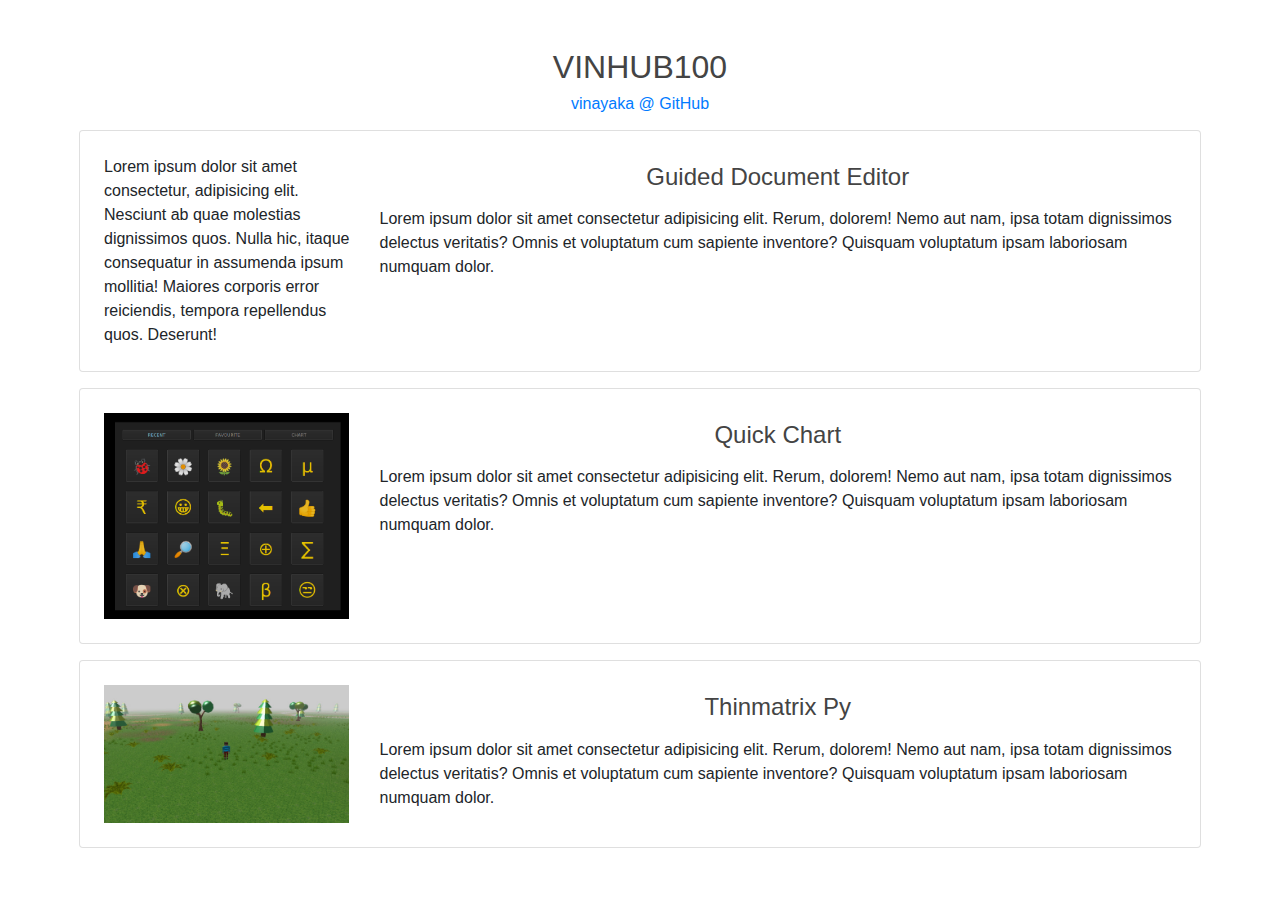
==== index.html @ 5d7e50ea "🌻" ====
<!DOCTYPE html>
<html lang="en">

<head>
    <meta charset="UTF-8">
    <meta http-equiv="X-UA-Compatible" content="IE=edge">
    <meta name="viewport" content="width=device-width, initial-scale=1.0">
    <title>VINHUB100</title>
    <link rel="stylesheet" href="https://maxcdn.bootstrapcdn.com/bootstrap/4.0.0/css/bootstrap.min.css" integrity="sha384-Gn5384xqQ1aoWXA+058RXPxPg6fy4IWvTNh0E263XmFcJlSAwiGgFAW/dAiS6JXm" crossorigin="anonymous">

</head>

<body class="p-md-5 p-sm-0 m-sm-0">
    <h2 class="text-center"><a href="/" style="text-decoration: none;color: #444;">VINHUB100</a></h2>
    <h6 class="text-center"><a href="https://github.com/vinhub100">vinayaka @ GitHub</a></h6>


    <div class="container-fluid">
        <div class="card p-4 m-3">
            <div class="row">
                <div class="col-md-3 col-sm-12">
                    Lorem ipsum dolor sit amet consectetur, adipisicing elit. Nesciunt ab quae molestias dignissimos quos. Nulla hic, itaque consequatur in assumenda ipsum mollitia! Maiores corporis error reiciendis, tempora repellendus quos. Deserunt!
                </div>
                <div class="col-md-9 col-sm-12">
                    <h4 class="text-center py-2"><a href="guided_editor.html" style="text-decoration: none;color: #444;">Guided Document Editor</a></h4>
                    Lorem ipsum dolor sit amet consectetur adipisicing elit. Rerum, dolorem! Nemo aut nam, ipsa totam dignissimos delectus veritatis? Omnis et voluptatum cum sapiente inventore? Quisquam voluptatum ipsam laboriosam numquam dolor.
                </div>
            </div>
        </div>
        <div class="card p-4 m-3">
            <div class="row">
                <div class="col-md-3 col-sm-12">
                    <img class="img-fluid" src="/images/recent.png" alt="Recent Quick Chart Image">
                </div>
                <div class="col-md-9 col-sm-12">
                    <h4 class="text-center py-2"><a href="quickchart.html" style="text-decoration: none;color: #444;">Quick Chart</a></h4>
                    Lorem ipsum dolor sit amet consectetur adipisicing elit. Rerum, dolorem! Nemo aut nam, ipsa totam dignissimos delectus veritatis? Omnis et voluptatum cum sapiente inventore? Quisquam voluptatum ipsam laboriosam numquam dolor.
                </div>
            </div>
        </div>
        <div class="card p-4 m-3">
            <div class="row">
                <div class="col-md-3 col-sm-12">
                    <img class="img-fluid" src="/images/tm19_1.jpg" alt="Recent Quick Chart Image">
                </div>
                <div class="col-md-9 col-sm-12">
                    <h4 class="text-center py-2"><a href="thinmatrix_py.html" style="text-decoration: none;color: #444;">Thinmatrix Py</a></h4>
                    Lorem ipsum dolor sit amet consectetur adipisicing elit. Rerum, dolorem! Nemo aut nam, ipsa totam dignissimos delectus veritatis? Omnis et voluptatum cum sapiente inventore? Quisquam voluptatum ipsam laboriosam numquam dolor.
                </div>
            </div>
        </div>
    </div>
    <script src="https://code.jquery.com/jquery-3.2.1.slim.min.js" integrity="sha384-KJ3o2DKtIkvYIK3UENzmM7KCkRr/rE9/Qpg6aAZGJwFDMVNA/GpGFF93hXpG5KkN" crossorigin="anonymous"></script>
    <script src="https://cdnjs.cloudflare.com/ajax/libs/popper.js/1.12.9/umd/popper.min.js" integrity="sha384-ApNbgh9B+Y1QKtv3Rn7W3mgPxhU9K/ScQsAP7hUibX39j7fakFPskvXusvfa0b4Q" crossorigin="anonymous"></script>
    <script src="https://maxcdn.bootstrapcdn.com/bootstrap/4.0.0/js/bootstrap.min.js" integrity="sha384-JZR6Spejh4U02d8jOt6vLEHfe/JQGiRRSQQxSfFWpi1MquVdAyjUar5+76PVCmYl" crossorigin="anonymous"></script>
</body>

</html>
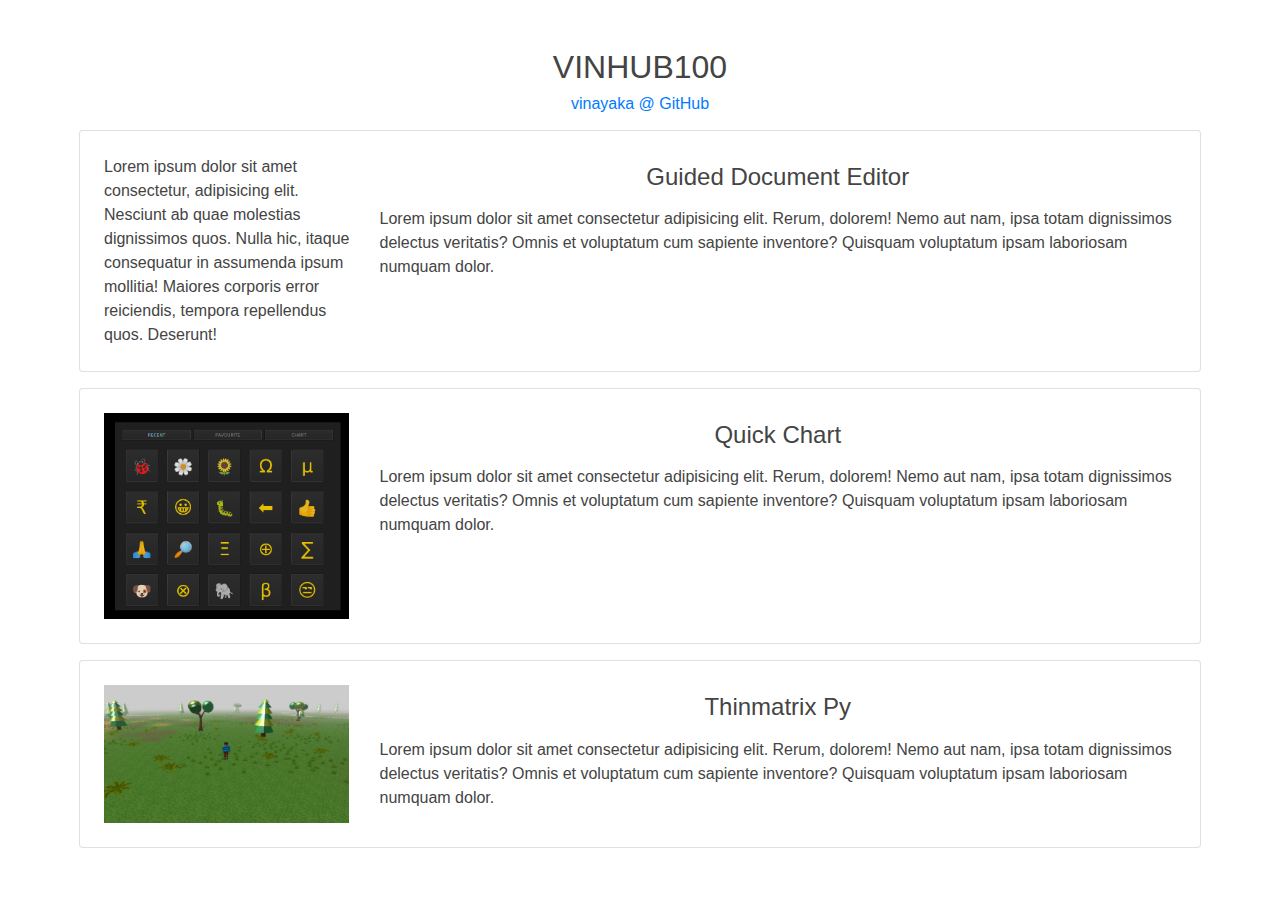
==== commit 71f98cdc: "Ω" ====
--- a/index.html
+++ b/index.html
@@ -11,44 +11,56 @@
 </head>
 
 <body class="p-md-5 p-sm-0 m-sm-0">
+    <style>
+        .card:hover {
+            box-shadow: 0px 0px 5px black;
+        }
+    </style>
     <h2 class="text-center"><a href="/" style="text-decoration: none;color: #444;">VINHUB100</a></h2>
     <h6 class="text-center"><a href="https://github.com/vinhub100">vinayaka @ GitHub</a></h6>
 
 
     <div class="container-fluid">
-        <div class="card p-4 m-3">
-            <div class="row">
-                <div class="col-md-3 col-sm-12">
-                    Lorem ipsum dolor sit amet consectetur, adipisicing elit. Nesciunt ab quae molestias dignissimos quos. Nulla hic, itaque consequatur in assumenda ipsum mollitia! Maiores corporis error reiciendis, tempora repellendus quos. Deserunt!
-                </div>
-                <div class="col-md-9 col-sm-12">
-                    <h4 class="text-center py-2"><a href="guided_editor.html" style="text-decoration: none;color: #444;">Guided Document Editor</a></h4>
-                    Lorem ipsum dolor sit amet consectetur adipisicing elit. Rerum, dolorem! Nemo aut nam, ipsa totam dignissimos delectus veritatis? Omnis et voluptatum cum sapiente inventore? Quisquam voluptatum ipsam laboriosam numquam dolor.
+        <a href="guided_editor" style="text-decoration: none;color: #444;">
+            <div class="card p-4 m-3">
+                <div class="row">
+                    <div class="col-md-3 col-sm-12">
+                        Lorem ipsum dolor sit amet consectetur, adipisicing elit. Nesciunt ab quae molestias dignissimos quos. Nulla hic, itaque consequatur in assumenda ipsum mollitia! Maiores corporis error reiciendis, tempora repellendus quos. Deserunt!
+                    </div>
+                    <div class="col-md-9 col-sm-12">
+                        <h4 class="text-center py-2">Guided Document Editor</h4>
+                        Lorem ipsum dolor sit amet consectetur adipisicing elit. Rerum, dolorem! Nemo aut nam, ipsa totam dignissimos delectus veritatis? Omnis et voluptatum cum sapiente inventore? Quisquam voluptatum ipsam laboriosam numquam dolor.
+                    </div>
                 </div>
             </div>
-        </div>
-        <div class="card p-4 m-3">
-            <div class="row">
-                <div class="col-md-3 col-sm-12">
-                    <img class="img-fluid" src="/images/recent.png" alt="Recent Quick Chart Image">
-                </div>
-                <div class="col-md-9 col-sm-12">
-                    <h4 class="text-center py-2"><a href="quickchart.html" style="text-decoration: none;color: #444;">Quick Chart</a></h4>
-                    Lorem ipsum dolor sit amet consectetur adipisicing elit. Rerum, dolorem! Nemo aut nam, ipsa totam dignissimos delectus veritatis? Omnis et voluptatum cum sapiente inventore? Quisquam voluptatum ipsam laboriosam numquam dolor.
+        </a>
+        <a href="quickchart" style="text-decoration: none;color: #444;">
+            <div class="card p-4 m-3">
+                <div class="row">
+                    <div class="col-md-3 col-sm-12">
+                        <img class="img-fluid" src="/images/recent.png" alt="Recent Quick Chart Image">
+                    </div>
+                    <div class="col-md-9 col-sm-12">
+                        <h4 class="text-center py-2">Quick Chart
+                        </h4>
+                        Lorem ipsum dolor sit amet consectetur adipisicing elit. Rerum, dolorem! Nemo aut nam, ipsa totam dignissimos delectus veritatis? Omnis et voluptatum cum sapiente inventore? Quisquam voluptatum ipsam laboriosam numquam dolor.
+                    </div>
                 </div>
             </div>
-        </div>
-        <div class="card p-4 m-3">
-            <div class="row">
-                <div class="col-md-3 col-sm-12">
-                    <img class="img-fluid" src="/images/tm19_1.jpg" alt="Recent Quick Chart Image">
-                </div>
-                <div class="col-md-9 col-sm-12">
-                    <h4 class="text-center py-2"><a href="thinmatrix_py.html" style="text-decoration: none;color: #444;">Thinmatrix Py</a></h4>
-                    Lorem ipsum dolor sit amet consectetur adipisicing elit. Rerum, dolorem! Nemo aut nam, ipsa totam dignissimos delectus veritatis? Omnis et voluptatum cum sapiente inventore? Quisquam voluptatum ipsam laboriosam numquam dolor.
+        </a>
+        <a href="thinmatrix_py" style="text-decoration: none;color: #444;">
+            <div class="card p-4 m-3">
+                <div class="row">
+                    <div class="col-md-3 col-sm-12">
+                        <img class="img-fluid" src="/images/tm19_1.jpg" alt="Recent Quick Chart Image">
+                    </div>
+                    <div class="col-md-9 col-sm-12">
+                        <h4 class="text-center py-2">Thinmatrix Py</h4>
+                        Lorem ipsum dolor sit amet consectetur adipisicing elit. Rerum, dolorem! Nemo aut nam, ipsa totam dignissimos delectus veritatis? Omnis et voluptatum cum sapiente inventore? Quisquam voluptatum ipsam laboriosam numquam dolor.
+                    </div>
                 </div>
             </div>
-        </div>
+        </a>
     </div>
     <script src="https://code.jquery.com/jquery-3.2.1.slim.min.js" integrity="sha384-KJ3o2DKtIkvYIK3UENzmM7KCkRr/rE9/Qpg6aAZGJwFDMVNA/GpGFF93hXpG5KkN" crossorigin="anonymous"></script>
     <script src="https://cdnjs.cloudflare.com/ajax/libs/popper.js/1.12.9/umd/popper.min.js" integrity="sha384-ApNbgh9B+Y1QKtv3Rn7W3mgPxhU9K/ScQsAP7hUibX39j7fakFPskvXusvfa0b4Q" crossorigin="anonymous"></script>
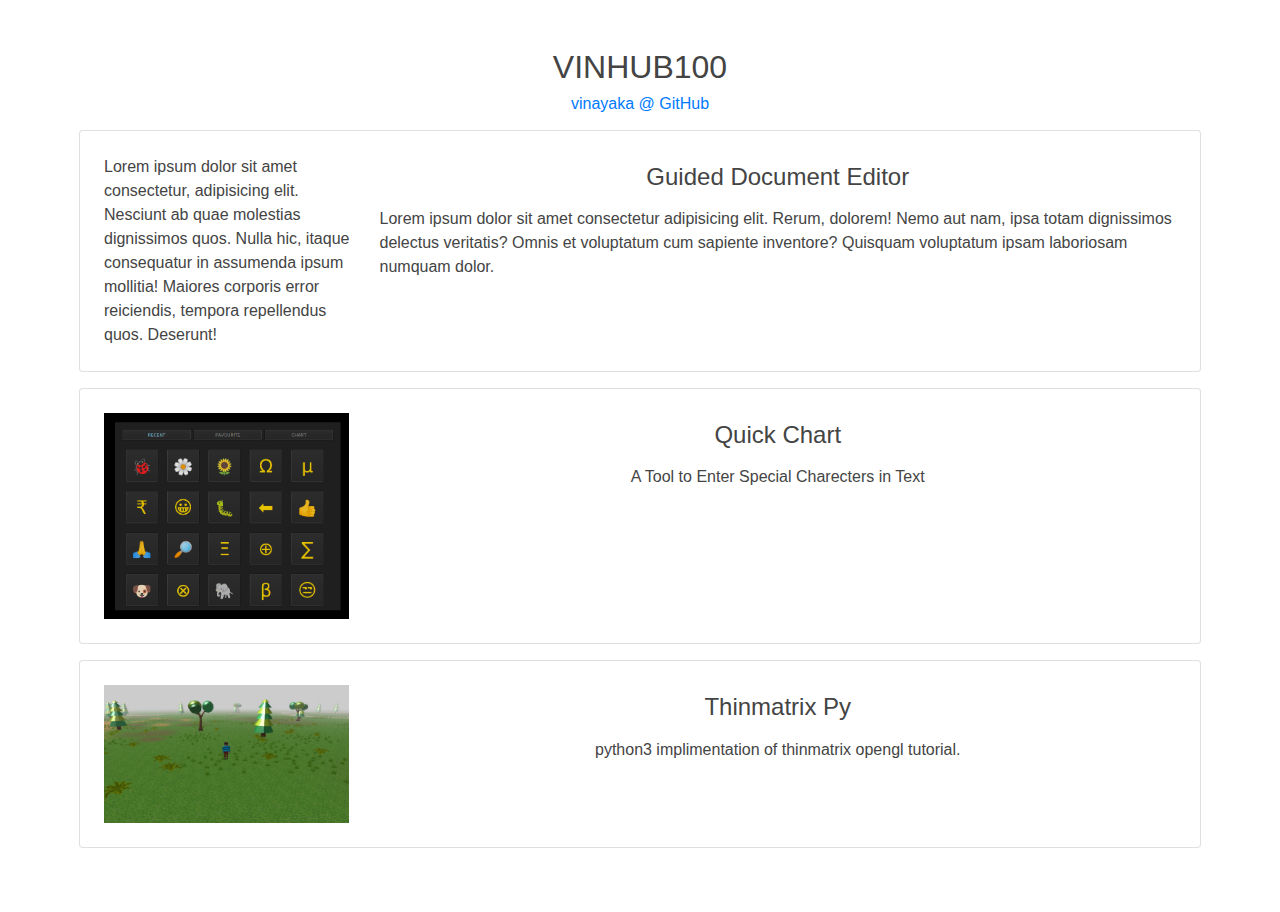
==== commit eb515c3e: "qc ready" ====
--- a/index.html
+++ b/index.html
@@ -43,7 +43,7 @@
                     <div class="col-md-9 col-sm-12">
                         <h4 class="text-center py-2">Quick Chart
                         </h4>
-                        Lorem ipsum dolor sit amet consectetur adipisicing elit. Rerum, dolorem! Nemo aut nam, ipsa totam dignissimos delectus veritatis? Omnis et voluptatum cum sapiente inventore? Quisquam voluptatum ipsam laboriosam numquam dolor.
+                        <p class="text-center">A Tool to Enter Special Charecters in Text </p>
                     </div>
                 </div>
             </div>
@@ -56,7 +56,7 @@
                     </div>
                     <div class="col-md-9 col-sm-12">
                         <h4 class="text-center py-2">Thinmatrix Py</h4>
-                        Lorem ipsum dolor sit amet consectetur adipisicing elit. Rerum, dolorem! Nemo aut nam, ipsa totam dignissimos delectus veritatis? Omnis et voluptatum cum sapiente inventore? Quisquam voluptatum ipsam laboriosam numquam dolor.
+                        <p class="text-center">python3 implimentation of thinmatrix opengl tutorial.</p>
                     </div>
                 </div>
             </div>
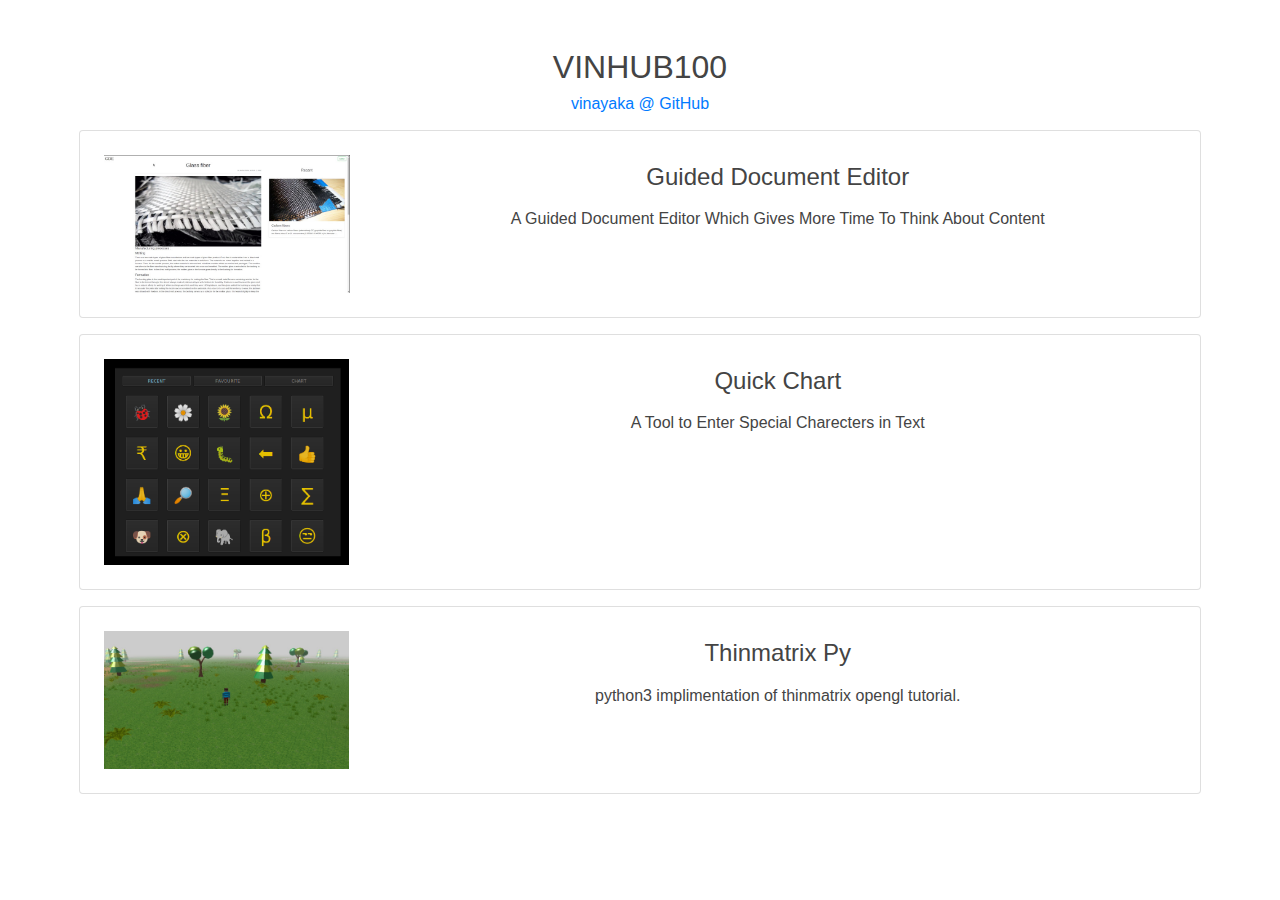
==== commit 8a703dc0: "redy" ====
--- a/index.html
+++ b/index.html
@@ -25,11 +25,11 @@
             <div class="card p-4 m-3">
                 <div class="row">
                     <div class="col-md-3 col-sm-12">
-                        Lorem ipsum dolor sit amet consectetur, adipisicing elit. Nesciunt ab quae molestias dignissimos quos. Nulla hic, itaque consequatur in assumenda ipsum mollitia! Maiores corporis error reiciendis, tempora repellendus quos. Deserunt!
+                        <img class="img-fluid" src="/images/gde.jpg" alt="Recent Quick Chart Image">
                     </div>
                     <div class="col-md-9 col-sm-12">
                         <h4 class="text-center py-2">Guided Document Editor</h4>
-                        Lorem ipsum dolor sit amet consectetur adipisicing elit. Rerum, dolorem! Nemo aut nam, ipsa totam dignissimos delectus veritatis? Omnis et voluptatum cum sapiente inventore? Quisquam voluptatum ipsam laboriosam numquam dolor.
+                        <p class="text-center">A Guided Document Editor Which Gives More Time To Think About Content</p>
                     </div>
                 </div>
             </div>
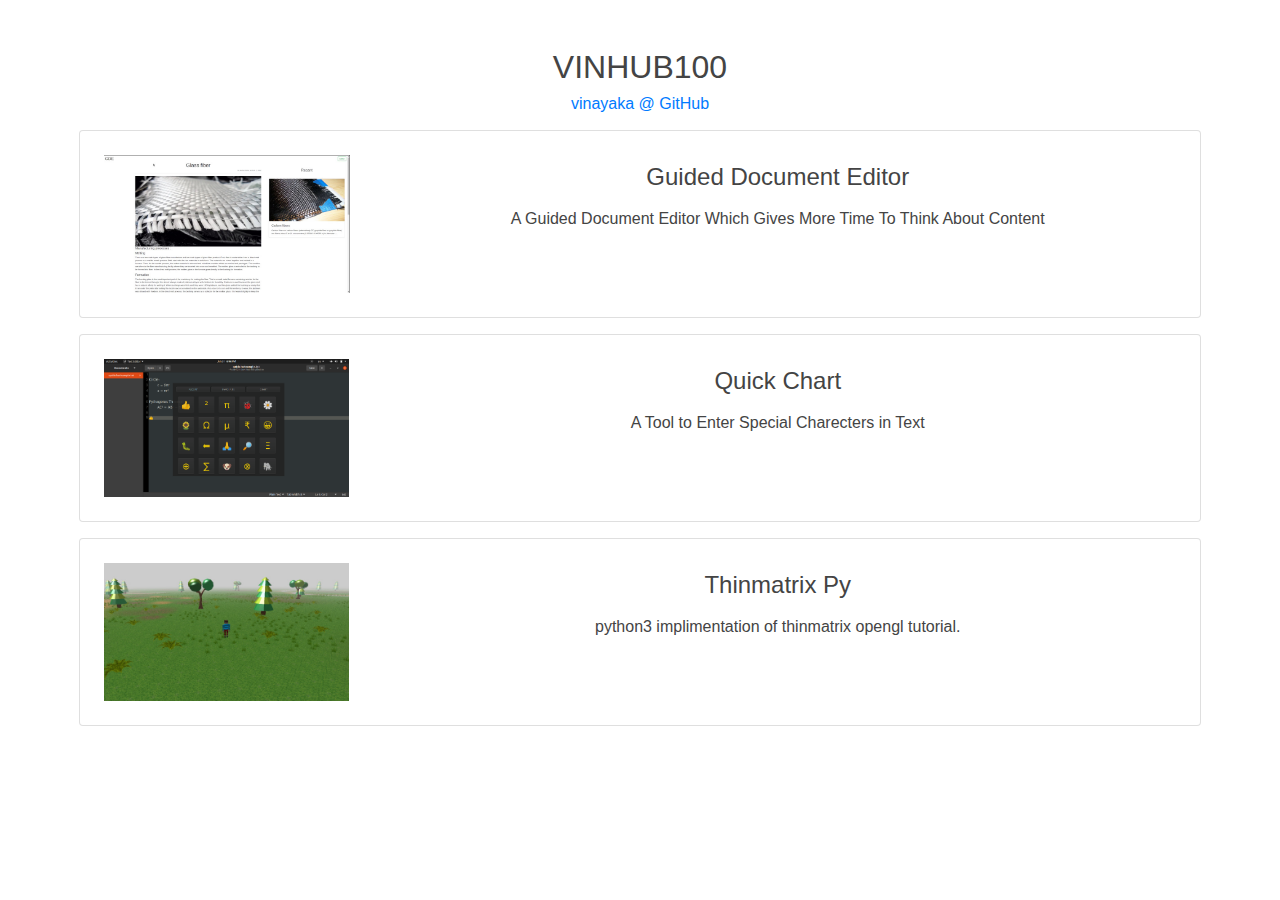
==== commit e3636cd9: "reshaped" ====
--- a/index.html
+++ b/index.html
@@ -38,7 +38,7 @@
             <div class="card p-4 m-3">
                 <div class="row">
                     <div class="col-md-3 col-sm-12">
-                        <img class="img-fluid" src="/images/recent.png" alt="Recent Quick Chart Image">
+                        <img class="img-fluid" src="/images/quickchart.png" alt="Recent Quick Chart Image">
                     </div>
                     <div class="col-md-9 col-sm-12">
                         <h4 class="text-center py-2">Quick Chart
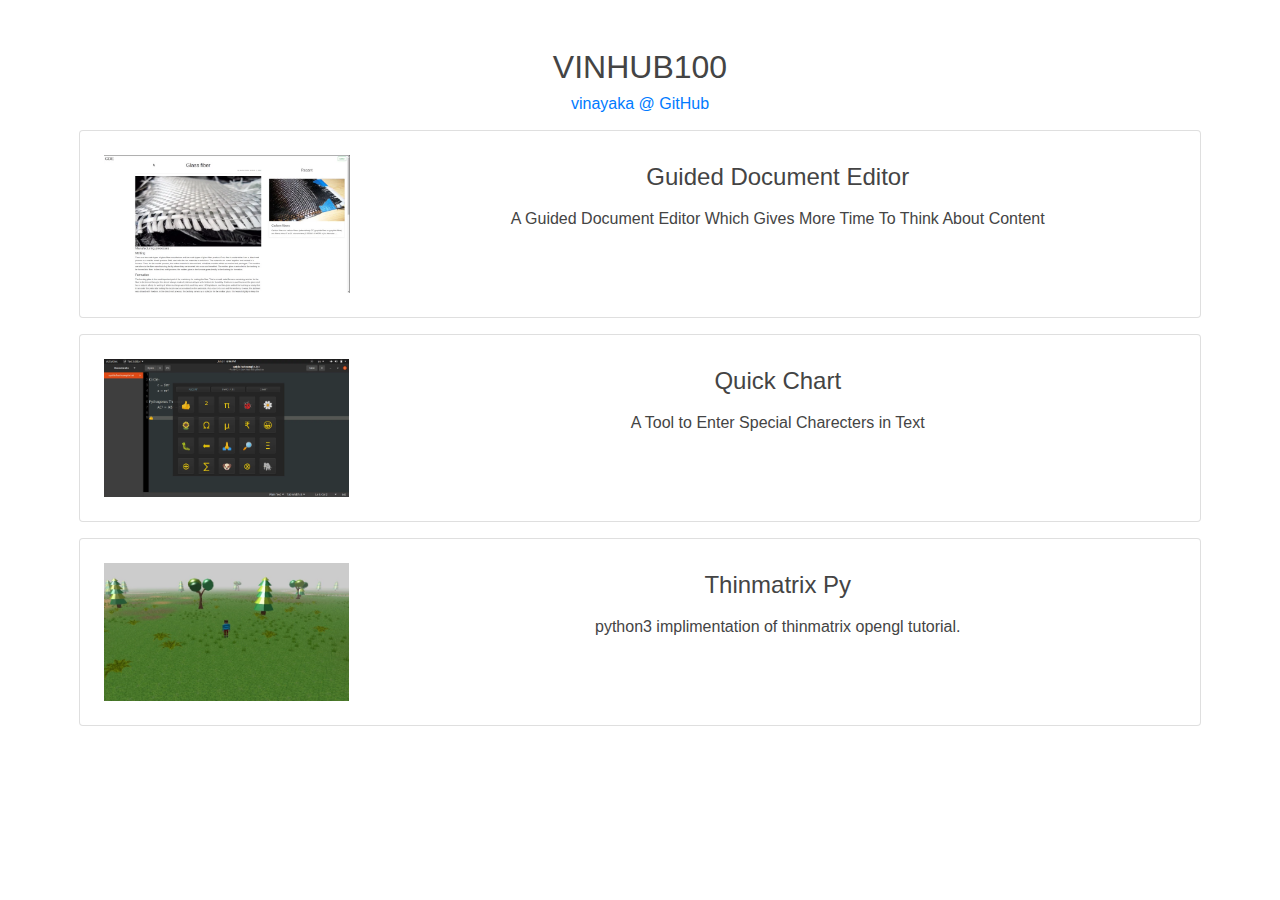
==== commit 2845852e: "image size reduction" ====
--- a/index.html
+++ b/index.html
@@ -25,7 +25,7 @@
             <div class="card p-4 m-3">
                 <div class="row">
                     <div class="col-md-3 col-sm-12">
-                        <img class="img-fluid" src="/images/gde.jpg" alt="Recent Quick Chart Image">
+                        <img class="img-fluid" src="/images/gde.webp" alt="Recent Quick Chart Image">
                     </div>
                     <div class="col-md-9 col-sm-12">
                         <h4 class="text-center py-2">Guided Document Editor</h4>
@@ -38,7 +38,7 @@
             <div class="card p-4 m-3">
                 <div class="row">
                     <div class="col-md-3 col-sm-12">
-                        <img class="img-fluid" src="/images/quickchart.png" alt="Recent Quick Chart Image">
+                        <img class="img-fluid" src="/images/quickchart.webp" alt="Recent Quick Chart Image">
                     </div>
                     <div class="col-md-9 col-sm-12">
                         <h4 class="text-center py-2">Quick Chart
@@ -52,7 +52,7 @@
             <div class="card p-4 m-3">
                 <div class="row">
                     <div class="col-md-3 col-sm-12">
-                        <img class="img-fluid" src="/images/tm19_1.jpg" alt="Recent Quick Chart Image">
+                        <img class="img-fluid" src="/images/tm19_1.webp" alt="Recent Quick Chart Image">
                     </div>
                     <div class="col-md-9 col-sm-12">
                         <h4 class="text-center py-2">Thinmatrix Py</h4>
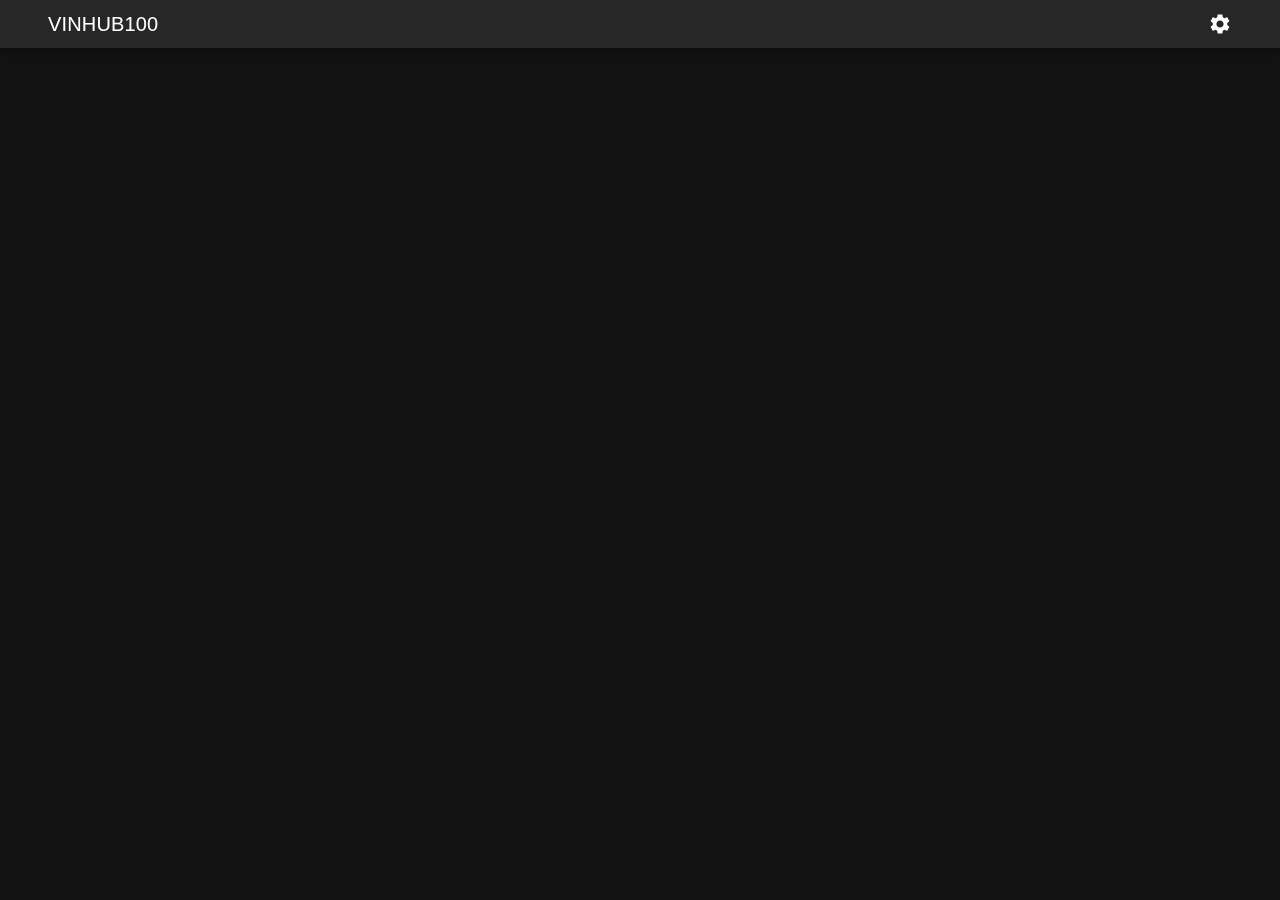
==== commit 38595d1f: "new spa" ====
--- a/index.html
+++ b/index.html
@@ -1,70 +1 @@
-<!DOCTYPE html>
-<html lang="en">
-
-<head>
-    <meta charset="UTF-8">
-    <meta http-equiv="X-UA-Compatible" content="IE=edge">
-    <meta name="viewport" content="width=device-width, initial-scale=1.0">
-    <title>VINHUB100</title>
-    <link rel="stylesheet" href="https://maxcdn.bootstrapcdn.com/bootstrap/4.0.0/css/bootstrap.min.css" integrity="sha384-Gn5384xqQ1aoWXA+058RXPxPg6fy4IWvTNh0E263XmFcJlSAwiGgFAW/dAiS6JXm" crossorigin="anonymous">
-
-</head>
-
-<body class="p-md-5 p-sm-0 m-sm-0">
-    <style>
-        .card:hover {
-            box-shadow: 0px 0px 5px black;
-        }
-    </style>
-    <h2 class="text-center"><a href="/" style="text-decoration: none;color: #444;">VINHUB100</a></h2>
-    <h6 class="text-center"><a href="https://github.com/vinhub100">vinayaka @ GitHub</a></h6>
-
-
-    <div class="container-fluid">
-        <a href="guided_editor" style="text-decoration: none;color: #444;">
-            <div class="card p-4 m-3">
-                <div class="row">
-                    <div class="col-md-3 col-sm-12">
-                        <img class="img-fluid" src="/images/gde.webp" alt="Recent Quick Chart Image">
-                    </div>
-                    <div class="col-md-9 col-sm-12">
-                        <h4 class="text-center py-2">Guided Document Editor</h4>
-                        <p class="text-center">A Guided Document Editor Which Gives More Time To Think About Content</p>
-                    </div>
-                </div>
-            </div>
-        </a>
-        <a href="quickchart" style="text-decoration: none;color: #444;">
-            <div class="card p-4 m-3">
-                <div class="row">
-                    <div class="col-md-3 col-sm-12">
-                        <img class="img-fluid" src="/images/quickchart.webp" alt="Recent Quick Chart Image">
-                    </div>
-                    <div class="col-md-9 col-sm-12">
-                        <h4 class="text-center py-2">Quick Chart
-                        </h4>
-                        <p class="text-center">A Tool to Enter Special Charecters in Text </p>
-                    </div>
-                </div>
-            </div>
-        </a>
-        <a href="thinmatrix_py" style="text-decoration: none;color: #444;">
-            <div class="card p-4 m-3">
-                <div class="row">
-                    <div class="col-md-3 col-sm-12">
-                        <img class="img-fluid" src="/images/tm19_1.webp" alt="Recent Quick Chart Image">
-                    </div>
-                    <div class="col-md-9 col-sm-12">
-                        <h4 class="text-center py-2">Thinmatrix Py</h4>
-                        <p class="text-center">python3 implimentation of thinmatrix opengl tutorial.</p>
-                    </div>
-                </div>
-            </div>
-        </a>
-    </div>
-    <script src="https://code.jquery.com/jquery-3.2.1.slim.min.js" integrity="sha384-KJ3o2DKtIkvYIK3UENzmM7KCkRr/rE9/Qpg6aAZGJwFDMVNA/GpGFF93hXpG5KkN" crossorigin="anonymous"></script>
-    <script src="https://cdnjs.cloudflare.com/ajax/libs/popper.js/1.12.9/umd/popper.min.js" integrity="sha384-ApNbgh9B+Y1QKtv3Rn7W3mgPxhU9K/ScQsAP7hUibX39j7fakFPskvXusvfa0b4Q" crossorigin="anonymous"></script>
-    <script src="https://maxcdn.bootstrapcdn.com/bootstrap/4.0.0/js/bootstrap.min.js" integrity="sha384-JZR6Spejh4U02d8jOt6vLEHfe/JQGiRRSQQxSfFWpi1MquVdAyjUar5+76PVCmYl" crossorigin="anonymous"></script>
-</body>
-
-</html>+<!doctype html><html lang="en"><head><meta charset="utf-8"/><link rel="icon" href="/favicon.ico"/><meta name="viewport" content="width=device-width,initial-scale=1"/><meta name="theme-color" content="#000000"/><meta name="description" content="Web site created using create-react-app"/><link rel="apple-touch-icon" href="/logo192.png"/><link rel="manifest" href="/manifest.json"/><title>VINHUB100</title><link href="/static/css/2.a87da336.chunk.css" rel="stylesheet"><link href="/static/css/main.d88bfcf9.chunk.css" rel="stylesheet"></head><body><noscript>You need to enable JavaScript to run this app.</noscript><div id="root"></div><script>!function(c){function e(e){for(var t,r,n=e[0],o=e[1],u=e[2],i=0,a=[];i<n.length;i++)r=n[i],f[r]&&a.push(f[r][0]),f[r]=0;for(t in o)Object.prototype.hasOwnProperty.call(o,t)&&(c[t]=o[t]);for(d&&d(e);a.length;)a.shift()();return p.push.apply(p,u||[]),l()}function l(){for(var e,t=0;t<p.length;t++){for(var r=p[t],n=!0,o=1;o<r.length;o++){var u=r[o];0!==f[u]&&(n=!1)}n&&(p.splice(t--,1),e=s(s.s=r[0]))}return e}var r={},f={3:0},p=[];function s(e){if(r[e])return r[e].exports;var t=r[e]={i:e,l:!1,exports:{}};return c[e].call(t.exports,t,t.exports,s),t.l=!0,t.exports}s.e=function(u){var e=[],r=f[u];if(0!==r)if(r)e.push(r[2]);else{var t=new Promise(function(e,t){r=f[u]=[e,t]});e.push(r[2]=t);var n,o=document.getElementsByTagName("head")[0],i=document.createElement("script");i.charset="utf-8",i.timeout=120,s.nc&&i.setAttribute("nonce",s.nc),i.src=s.p+"static/js/"+({}[u]||u)+"."+{1:"30e9960d"}[u]+".chunk.js",n=function(e){i.onerror=i.onload=null,clearTimeout(a);var t=f[u];if(0!==t){if(t){var r=e&&("load"===e.type?"missing":e.type),n=e&&e.target&&e.target.src,o=new Error("Loading chunk "+u+" failed.\n("+r+": "+n+")");o.type=r,o.request=n,t[1](o)}f[u]=void 0}};var a=setTimeout(function(){n({type:"timeout",target:i})},12e4);i.onerror=i.onload=n,o.appendChild(i)}return Promise.all(e)},s.m=c,s.c=r,s.d=function(e,t,r){s.o(e,t)||Object.defineProperty(e,t,{enumerable:!0,get:r})},s.r=function(e){"undefined"!=typeof Symbol&&Symbol.toStringTag&&Object.defineProperty(e,Symbol.toStringTag,{value:"Module"}),Object.defineProperty(e,"__esModule",{value:!0})},s.t=function(t,e){if(1&e&&(t=s(t)),8&e)return t;if(4&e&&"object"==typeof t&&t&&t.__esModule)return t;var r=Object.create(null);if(s.r(r),Object.defineProperty(r,"default",{enumerable:!0,value:t}),2&e&&"string"!=typeof t)for(var n in t)s.d(r,n,function(e){return t[e]}.bind(null,n));return r},s.n=function(e){var t=e&&e.__esModule?function(){return e.default}:function(){return e};return s.d(t,"a",t),t},s.o=function(e,t){return Object.prototype.hasOwnProperty.call(e,t)},s.p="/",s.oe=function(e){throw console.error(e),e};var t=window.webpackJsonp=window.webpackJsonp||[],n=t.push.bind(t);t.push=e,t=t.slice();for(var o=0;o<t.length;o++)e(t[o]);var d=n;l()}([])</script><script src="/static/js/2.ce0583d8.chunk.js"></script><script src="/static/js/main.262b5494.chunk.js"></script></body></html>--- a/static/css/2.a87da336.chunk.css
+++ b/static/css/2.a87da336.chunk.css
@@ -0,0 +1,2 @@
+.image-gallery-icon{color:#fff;transition:all .3s ease-out;-webkit-appearance:none;appearance:none;background-color:initial;border:0;cursor:pointer;outline:none;position:absolute;z-index:4;-webkit-filter:drop-shadow(0 2px 2px #1a1a1a);filter:drop-shadow(0 2px 2px #1a1a1a)}@media(hover:hover)and (pointer:fine){.image-gallery-icon:hover{color:#337ab7}.image-gallery-icon:hover .image-gallery-svg{-webkit-transform:scale(1.1);transform:scale(1.1)}}.image-gallery-icon:focus{outline:2px solid #337ab7}.image-gallery-using-mouse .image-gallery-icon:focus{outline:none}.image-gallery-fullscreen-button,.image-gallery-play-button{bottom:0;padding:20px}.image-gallery-fullscreen-button .image-gallery-svg,.image-gallery-play-button .image-gallery-svg{height:28px;width:28px}@media(max-width:768px){.image-gallery-fullscreen-button,.image-gallery-play-button{padding:15px}.image-gallery-fullscreen-button .image-gallery-svg,.image-gallery-play-button .image-gallery-svg{height:24px;width:24px}}@media(max-width:480px){.image-gallery-fullscreen-button,.image-gallery-play-button{padding:10px}.image-gallery-fullscreen-button .image-gallery-svg,.image-gallery-play-button .image-gallery-svg{height:16px;width:16px}}.image-gallery-fullscreen-button{right:0}.image-gallery-play-button{left:0}.image-gallery-left-nav,.image-gallery-right-nav{padding:50px 10px;top:50%;-webkit-transform:translateY(-50%);transform:translateY(-50%)}.image-gallery-left-nav .image-gallery-svg,.image-gallery-right-nav .image-gallery-svg{height:120px;width:60px}@media(max-width:768px){.image-gallery-left-nav .image-gallery-svg,.image-gallery-right-nav .image-gallery-svg{height:72px;width:36px}}@media(max-width:480px){.image-gallery-left-nav .image-gallery-svg,.image-gallery-right-nav .image-gallery-svg{height:48px;width:24px}}.image-gallery-left-nav[disabled],.image-gallery-right-nav[disabled]{cursor:disabled;opacity:.6;pointer-events:none}.image-gallery-left-nav{left:0}.image-gallery-right-nav{right:0}.image-gallery{-webkit-user-select:none;-o-user-select:none;user-select:none;-webkit-tap-highlight-color:rgba(0,0,0,0);position:relative}.image-gallery.fullscreen-modal{background:#000;bottom:0;height:100%;left:0;position:fixed;right:0;top:0;width:100%;z-index:5}.image-gallery.fullscreen-modal .image-gallery-content{top:50%;-webkit-transform:translateY(-50%);transform:translateY(-50%)}.image-gallery-content{position:relative;line-height:0;top:0}.image-gallery-content.fullscreen{background:#000}.image-gallery-content .image-gallery-slide .image-gallery-image{max-height:calc(100vh - 80px)}.image-gallery-content.left .image-gallery-slide .image-gallery-image,.image-gallery-content.right .image-gallery-slide .image-gallery-image{max-height:100vh}.image-gallery-slide-wrapper{position:relative}.image-gallery-slide-wrapper.left,.image-gallery-slide-wrapper.right{display:inline-block;width:calc(100% - 110px)}@media(max-width:768px){.image-gallery-slide-wrapper.left,.image-gallery-slide-wrapper.right{width:calc(100% - 87px)}}.image-gallery-slide-wrapper.image-gallery-rtl{direction:rtl}.image-gallery-slides{line-height:0;overflow:hidden;position:relative;white-space:nowrap;text-align:center}.image-gallery-slide{left:0;position:absolute;top:0;width:100%}.image-gallery-slide.center{position:relative}.image-gallery-slide .image-gallery-image{width:100%;object-fit:contain}.image-gallery-slide .image-gallery-description{background:rgba(0,0,0,.4);bottom:70px;color:#fff;left:0;line-height:1;padding:10px 20px;position:absolute;white-space:normal}@media(max-width:768px){.image-gallery-slide .image-gallery-description{bottom:45px;font-size:.8em;padding:8px 15px}}.image-gallery-bullets{bottom:20px;left:0;margin:0 auto;position:absolute;right:0;width:80%;z-index:4}.image-gallery-bullets .image-gallery-bullets-container{margin:0;padding:0;text-align:center}.image-gallery-bullets .image-gallery-bullet{-webkit-appearance:none;appearance:none;background-color:initial;border:1px solid #fff;border-radius:50%;box-shadow:0 2px 2px #1a1a1a;cursor:pointer;display:inline-block;margin:0 5px;outline:none;padding:5px;transition:all .2s ease-out}@media(max-width:768px){.image-gallery-bullets .image-gallery-bullet{margin:0 3px;padding:3px}}@media(max-width:480px){.image-gallery-bullets .image-gallery-bullet{padding:2.7px}}.image-gallery-bullets .image-gallery-bullet:focus{-webkit-transform:scale(1.2);transform:scale(1.2);background:#337ab7;border:1px solid #337ab7}.image-gallery-bullets .image-gallery-bullet.active{-webkit-transform:scale(1.2);transform:scale(1.2);border:1px solid #fff;background:#fff}@media(hover:hover)and (pointer:fine){.image-gallery-bullets .image-gallery-bullet:hover{background:#337ab7;border:1px solid #337ab7}.image-gallery-bullets .image-gallery-bullet.active:hover{background:#337ab7}}.image-gallery-thumbnails-wrapper{position:relative}.image-gallery-thumbnails-wrapper.thumbnails-swipe-horizontal{touch-action:pan-y}.image-gallery-thumbnails-wrapper.thumbnails-swipe-vertical{touch-action:pan-x}.image-gallery-thumbnails-wrapper.thumbnails-wrapper-rtl{direction:rtl}.image-gallery-thumbnails-wrapper.left,.image-gallery-thumbnails-wrapper.right{display:inline-block;vertical-align:top;width:100px}@media(max-width:768px){.image-gallery-thumbnails-wrapper.left,.image-gallery-thumbnails-wrapper.right{width:81px}}.image-gallery-thumbnails-wrapper.left .image-gallery-thumbnails,.image-gallery-thumbnails-wrapper.right .image-gallery-thumbnails{height:100%;width:100%;left:0;padding:0;position:absolute;top:0}.image-gallery-thumbnails-wrapper.left .image-gallery-thumbnails .image-gallery-thumbnail,.image-gallery-thumbnails-wrapper.right .image-gallery-thumbnails .image-gallery-thumbnail{display:block;margin-right:0;padding:0}.image-gallery-thumbnails-wrapper.left .image-gallery-thumbnails .image-gallery-thumbnail+.image-gallery-thumbnail,.image-gallery-thumbnails-wrapper.right .image-gallery-thumbnails .image-gallery-thumbnail+.image-gallery-thumbnail{margin-left:0;margin-top:2px}.image-gallery-thumbnails-wrapper.left,.image-gallery-thumbnails-wrapper.right{margin:0 5px}@media(max-width:768px){.image-gallery-thumbnails-wrapper.left,.image-gallery-thumbnails-wrapper.right{margin:0 3px}}.image-gallery-thumbnails{overflow:hidden;padding:5px 0}@media(max-width:768px){.image-gallery-thumbnails{padding:3px 0}}.image-gallery-thumbnails .image-gallery-thumbnails-container{cursor:pointer;text-align:center;white-space:nowrap}.image-gallery-thumbnail{display:inline-block;border:4px solid transparent;transition:border .3s ease-out;width:100px;background:transparent;padding:0}@media(max-width:768px){.image-gallery-thumbnail{border:3px solid transparent;width:81px}}.image-gallery-thumbnail+.image-gallery-thumbnail{margin-left:2px}.image-gallery-thumbnail .image-gallery-thumbnail-inner{display:block;position:relative}.image-gallery-thumbnail .image-gallery-thumbnail-image{vertical-align:middle;width:100%;line-height:0}.image-gallery-thumbnail.active,.image-gallery-thumbnail:focus{outline:none;border:4px solid #337ab7}@media(max-width:768px){.image-gallery-thumbnail.active,.image-gallery-thumbnail:focus{border:3px solid #337ab7}}@media(hover:hover)and (pointer:fine){.image-gallery-thumbnail:hover{outline:none;border:4px solid #337ab7}}@media(hover:hover)and (pointer:fine)and (max-width:768px){.image-gallery-thumbnail:hover{border:3px solid #337ab7}}.image-gallery-thumbnail-label{box-sizing:border-box;color:#fff;font-size:1em;left:0;line-height:1em;padding:5%;position:absolute;top:50%;text-shadow:0 2px 2px #1a1a1a;-webkit-transform:translateY(-50%);transform:translateY(-50%);white-space:normal;width:100%}@media(max-width:768px){.image-gallery-thumbnail-label{font-size:.8em;line-height:.8em}}.image-gallery-index{background:rgba(0,0,0,.4);color:#fff;line-height:1;padding:10px 20px;position:absolute;right:0;top:0;z-index:4}@media(max-width:768px){.image-gallery-index{font-size:.8em;padding:5px 10px}}
+/*# sourceMappingURL=2.a87da336.chunk.css.map */--- a/static/css/main.d88bfcf9.chunk.css
+++ b/static/css/main.d88bfcf9.chunk.css
@@ -0,0 +1,2 @@
+body{margin:0;font-family:-apple-system,BlinkMacSystemFont,Segoe UI,Roboto,Oxygen,Ubuntu,Cantarell,Fira Sans,Droid Sans,Helvetica Neue,sans-serif;-webkit-font-smoothing:antialiased;-moz-osx-font-smoothing:grayscale}code{font-family:source-code-pro,Menlo,Monaco,Consolas,Courier New,monospace}.card{height:100%}.card:hover{box-shadow:0 0 8px #00f}.yt{height:80vh}
+/*# sourceMappingURL=main.d88bfcf9.chunk.css.map */